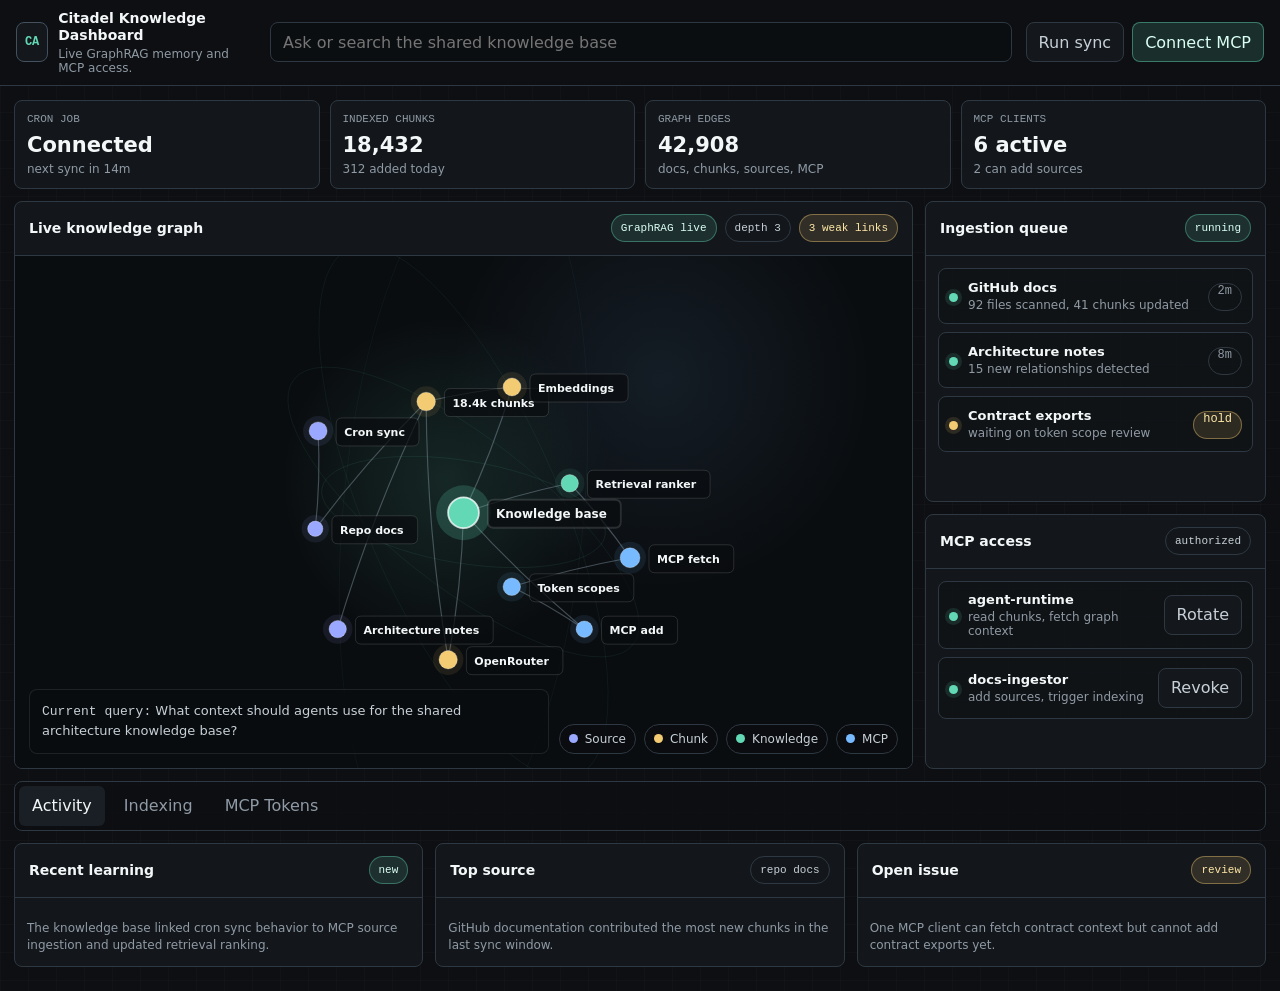
==== docs/mesh-design-lab.html @ 93359993 "docs: capture knowledge dashboard direction" ====
<!doctype html>
<html lang="en">
  <head>
    <meta charset="utf-8" />
    <meta name="viewport" content="width=device-width, initial-scale=1" />
    <title>Citadel Knowledge Dashboard</title>
    <style>
      :root {
        color-scheme: dark;
        --bg: #0d0f12;
        --surface: #14181d;
        --surface-2: #191f25;
        --surface-3: #202730;
        --line: #2e3842;
        --line-strong: #43515f;
        --text: #f4f7f8;
        --soft: #c7d0d7;
        --muted: #8f9aa5;
        --accent: #63d8b5;
        --accent-soft: rgba(99, 216, 181, 0.13);
        --blue: #78baff;
        --blue-soft: rgba(120, 186, 255, 0.13);
        --amber: #f3cb72;
        --amber-soft: rgba(243, 203, 114, 0.13);
        --red: #ff8580;
        --red-soft: rgba(255, 133, 128, 0.13);
        --focus: #a5ecda;
        --radius: 8px;
        --mono: "SFMono-Regular", Consolas, "Liberation Mono", Menlo, monospace;
        --sans: Inter, ui-sans-serif, system-ui, -apple-system, BlinkMacSystemFont, "Segoe UI", sans-serif;
      }

      * {
        box-sizing: border-box;
      }

      html,
      body {
        margin: 0;
        min-height: 100%;
        background: var(--bg);
        color: var(--text);
        font-family: var(--sans);
        letter-spacing: 0;
      }

      body {
        min-width: 320px;
      }

      button,
      input,
      select {
        font: inherit;
      }

      button,
      input,
      select,
      a {
        outline: none;
      }

      button:focus-visible,
      input:focus-visible,
      select:focus-visible,
      a:focus-visible {
        outline: 2px solid var(--focus);
        outline-offset: 2px;
      }

      button {
        border: 0;
        cursor: pointer;
      }

      .app {
        min-height: 100vh;
        background:
          linear-gradient(rgba(255, 255, 255, 0.016) 1px, transparent 1px),
          linear-gradient(90deg, rgba(255, 255, 255, 0.016) 1px, transparent 1px),
          var(--bg);
        background-size: 28px 28px;
      }

      .topbar {
        min-height: 62px;
        display: grid;
        grid-template-columns: 240px minmax(240px, 1fr) auto;
        gap: 14px;
        align-items: center;
        padding: 10px 16px;
        border-bottom: 1px solid var(--line);
        background: rgba(13, 15, 18, 0.96);
      }

      .brand {
        min-width: 0;
        display: flex;
        align-items: center;
        gap: 10px;
      }

      .mark {
        width: 40px;
        height: 40px;
        display: grid;
        place-items: center;
        border: 1px solid var(--line-strong);
        border-radius: var(--radius);
        background: var(--surface);
        color: var(--accent);
        font-family: var(--mono);
        font-size: 12px;
        font-weight: 800;
      }

      .brand h1 {
        margin: 0;
        font-size: 14px;
        line-height: 1.2;
      }

      .brand p {
        margin: 3px 0 0;
        color: var(--muted);
        font-size: 12px;
      }

      .search {
        min-height: 40px;
        width: 100%;
        border: 1px solid var(--line);
        border-radius: var(--radius);
        padding: 0 12px;
        background: #0b0e11;
        color: var(--text);
      }

      .actions {
        display: flex;
        gap: 8px;
        justify-content: flex-end;
      }

      .btn {
        min-height: 40px;
        display: inline-flex;
        align-items: center;
        justify-content: center;
        gap: 8px;
        border: 1px solid var(--line);
        border-radius: var(--radius);
        padding: 0 12px;
        background: var(--surface);
        color: var(--soft);
        transition:
          background-color 120ms ease-out,
          border-color 120ms ease-out,
          transform 80ms ease-out;
      }

      .btn:hover {
        border-color: var(--line-strong);
        background: var(--surface-2);
      }

      .btn:active {
        transform: translateY(1px);
      }

      .btn.primary {
        border-color: rgba(99, 216, 181, 0.45);
        background: rgba(99, 216, 181, 0.16);
        color: #dcfff5;
      }

      .layout {
        width: min(1380px, calc(100vw - 28px));
        margin: 0 auto;
        padding: 14px 0 24px;
      }

      .status-grid {
        display: grid;
        grid-template-columns: repeat(4, minmax(0, 1fr));
        gap: 10px;
        margin-bottom: 12px;
      }

      .stat,
      .panel {
        border: 1px solid var(--line);
        border-radius: var(--radius);
        background: rgba(20, 24, 29, 0.88);
      }

      .stat {
        min-height: 86px;
        padding: 12px;
      }

      .label {
        display: block;
        margin-bottom: 8px;
        color: var(--muted);
        font-family: var(--mono);
        font-size: 11px;
        text-transform: uppercase;
      }

      .value {
        display: block;
        color: var(--text);
        font-size: 21px;
        font-weight: 780;
      }

      .subvalue {
        display: block;
        margin-top: 5px;
        color: var(--muted);
        font-size: 12px;
      }

      .dot {
        width: 9px;
        height: 9px;
        display: inline-block;
        border-radius: 999px;
        background: var(--accent);
        box-shadow: 0 0 0 4px rgba(99, 216, 181, 0.12);
      }

      .dot.warn {
        background: var(--amber);
        box-shadow: 0 0 0 4px rgba(243, 203, 114, 0.12);
      }

      .dashboard {
        display: grid;
        grid-template-columns: minmax(0, 1.45fr) minmax(320px, 0.55fr);
        gap: 12px;
      }

      .panel-head {
        min-height: 54px;
        display: flex;
        align-items: center;
        justify-content: space-between;
        gap: 12px;
        padding: 12px 14px;
        border-bottom: 1px solid var(--line);
      }

      .panel-head h2,
      .panel-head h3 {
        margin: 0;
        font-size: 14px;
      }

      .pill-row {
        display: flex;
        flex-wrap: wrap;
        gap: 8px;
        justify-content: flex-end;
      }

      .pill {
        display: inline-flex;
        min-height: 28px;
        align-items: center;
        justify-content: center;
        border: 1px solid var(--line);
        border-radius: 999px;
        padding: 0 9px;
        color: var(--soft);
        font-family: var(--mono);
        font-size: 11px;
        white-space: nowrap;
      }

      .pill.good {
        border-color: rgba(99, 216, 181, 0.4);
        background: var(--accent-soft);
        color: #dcfff5;
      }

      .pill.warn {
        border-color: rgba(243, 203, 114, 0.42);
        background: var(--amber-soft);
        color: #ffe8a7;
      }

      .graph-panel {
        min-height: 566px;
        overflow: hidden;
      }

      .graph-body {
        position: relative;
        min-height: 512px;
        background:
          radial-gradient(circle at 48% 44%, rgba(99, 216, 181, 0.13), transparent 30%),
          radial-gradient(circle at 72% 24%, rgba(120, 186, 255, 0.09), transparent 28%),
          #0a0d10;
      }

      .graph-canvas {
        position: absolute;
        inset: 0;
        width: 100%;
        height: 100%;
      }

      .graph-overlay {
        position: absolute;
        left: 14px;
        right: 14px;
        bottom: 14px;
        display: grid;
        grid-template-columns: minmax(0, 1fr) auto;
        gap: 10px;
        align-items: end;
        pointer-events: none;
      }

      .query-card {
        max-width: 560px;
        border: 1px solid rgba(255, 255, 255, 0.09);
        border-radius: var(--radius);
        padding: 12px;
        background: rgba(10, 13, 16, 0.78);
        backdrop-filter: blur(12px);
      }

      .query-card p {
        margin: 0;
        color: var(--soft);
        font-size: 13px;
        line-height: 1.45;
      }

      .mono {
        font-family: var(--mono);
      }

      .legend {
        display: flex;
        flex-wrap: wrap;
        gap: 8px;
        justify-content: flex-end;
      }

      .legend-item {
        min-height: 30px;
        display: inline-flex;
        align-items: center;
        gap: 7px;
        border: 1px solid var(--line);
        border-radius: 999px;
        padding: 0 9px;
        background: rgba(10, 13, 16, 0.74);
        color: var(--soft);
        font-size: 12px;
      }

      .legend-dot {
        width: 9px;
        height: 9px;
        border-radius: 999px;
        background: var(--accent);
      }

      .legend-dot.source {
        background: #9ba8ff;
      }

      .legend-dot.chunk {
        background: var(--amber);
      }

      .legend-dot.mcp {
        background: var(--blue);
      }

      .side-stack {
        display: grid;
        gap: 12px;
      }

      .panel-body {
        padding: 12px;
      }

      .list {
        display: grid;
        gap: 8px;
        margin: 0;
        padding: 0;
        list-style: none;
      }

      .row {
        min-height: 56px;
        display: grid;
        grid-template-columns: auto minmax(0, 1fr) auto;
        gap: 10px;
        align-items: center;
        border: 1px solid var(--line);
        border-radius: var(--radius);
        padding: 10px;
        background: rgba(13, 15, 18, 0.48);
      }

      .row strong {
        display: block;
        color: var(--text);
        font-size: 13px;
      }

      .row span {
        display: block;
        margin-top: 3px;
        color: var(--muted);
        font-size: 12px;
      }

      .tabs {
        display: flex;
        gap: 6px;
        margin: 12px 0;
        padding: 4px;
        overflow-x: auto;
        border: 1px solid var(--line);
        border-radius: var(--radius);
        background: rgba(13, 15, 18, 0.84);
      }

      .tab {
        min-height: 40px;
        flex: 0 0 auto;
        border-radius: 6px;
        padding: 0 13px;
        background: transparent;
        color: var(--muted);
      }

      .tab:hover,
      .tab[aria-selected="true"] {
        background: var(--surface-2);
        color: var(--text);
      }

      .view[hidden] {
        display: none;
      }

      .bottom-grid {
        display: grid;
        grid-template-columns: repeat(3, minmax(0, 1fr));
        gap: 12px;
      }

      .form-row {
        display: grid;
        grid-template-columns: minmax(0, 1fr) minmax(0, 1fr) auto;
        gap: 10px;
        align-items: end;
      }

      .field label {
        display: block;
        margin-bottom: 6px;
        color: var(--muted);
        font-size: 12px;
      }

      .field input,
      .field select {
        width: 100%;
        min-height: 42px;
        border: 1px solid var(--line);
        border-radius: var(--radius);
        padding: 0 11px;
        background: #0b0e11;
        color: var(--text);
      }

      .note {
        margin: 10px 0 0;
        color: var(--muted);
        font-size: 12px;
        line-height: 1.45;
      }

      @media (prefers-reduced-motion: reduce) {
        *,
        *::before,
        *::after {
          transition-duration: 0.001ms !important;
          animation-duration: 0.001ms !important;
          scroll-behavior: auto !important;
        }
      }

      @media (max-width: 1100px) {
        .topbar,
        .dashboard,
        .bottom-grid,
        .form-row {
          grid-template-columns: 1fr;
        }

        .actions {
          justify-content: stretch;
        }

        .actions .btn {
          flex: 1;
        }

        .status-grid {
          grid-template-columns: repeat(2, minmax(0, 1fr));
        }
      }

      @media (max-width: 640px) {
        .layout {
          width: min(100vw - 24px, 1380px);
          padding-top: 12px;
        }

        .status-grid,
        .row,
        .graph-overlay {
          grid-template-columns: 1fr;
        }

        .graph-panel {
          min-height: 480px;
        }

        .graph-body {
          min-height: 424px;
        }

        .panel-head {
          align-items: flex-start;
          flex-direction: column;
        }

        .pill-row,
        .legend {
          justify-content: flex-start;
        }
      }
    </style>
  </head>
  <body>
    <div class="app">
      <header class="topbar">
        <div class="brand">
          <div class="mark" aria-hidden="true">CA</div>
          <div>
            <h1>Citadel Knowledge Dashboard</h1>
            <p>Live GraphRAG memory and MCP access.</p>
          </div>
        </div>
        <input class="search" type="search" autocomplete="off" placeholder="Ask or search the shared knowledge base" aria-label="Search knowledge base" />
        <div class="actions">
          <button class="btn" type="button">Run sync</button>
          <button class="btn primary" type="button">Connect MCP</button>
        </div>
      </header>

      <main class="layout">
        <section class="status-grid" aria-label="Dashboard status">
          <article class="stat">
            <span class="label">Cron job</span>
            <span class="value">Connected</span>
            <span class="subvalue">next sync in 14m</span>
          </article>
          <article class="stat">
            <span class="label">Indexed chunks</span>
            <span class="value">18,432</span>
            <span class="subvalue">312 added today</span>
          </article>
          <article class="stat">
            <span class="label">Graph edges</span>
            <span class="value">42,908</span>
            <span class="subvalue">docs, chunks, sources, MCP</span>
          </article>
          <article class="stat">
            <span class="label">MCP clients</span>
            <span class="value">6 active</span>
            <span class="subvalue">2 can add sources</span>
          </article>
        </section>

        <section class="dashboard">
          <section class="panel graph-panel" aria-labelledby="graph-title">
            <div class="panel-head">
              <h2 id="graph-title">Live knowledge graph</h2>
              <div class="pill-row">
                <span class="pill good">GraphRAG live</span>
                <span class="pill">depth 3</span>
                <span class="pill warn">3 weak links</span>
              </div>
            </div>
            <div class="graph-body">
              <canvas class="graph-canvas" id="graphCanvas" aria-label="Live GraphRAG graph with sources, chunks, knowledge base, and MCP clients" role="img"></canvas>
              <div class="graph-overlay">
                <div class="query-card">
                  <p><span class="mono">Current query:</span> What context should agents use for the shared architecture knowledge base?</p>
                </div>
                <div class="legend" aria-label="Graph legend">
                  <span class="legend-item"><span class="legend-dot source"></span>Source</span>
                  <span class="legend-item"><span class="legend-dot chunk"></span>Chunk</span>
                  <span class="legend-item"><span class="legend-dot"></span>Knowledge</span>
                  <span class="legend-item"><span class="legend-dot mcp"></span>MCP</span>
                </div>
              </div>
            </div>
          </section>

          <div class="side-stack">
            <section class="panel">
              <div class="panel-head">
                <h3>Ingestion queue</h3>
                <span class="pill good">running</span>
              </div>
              <div class="panel-body">
                <ul class="list">
                  <li class="row">
                    <span class="dot"></span>
                    <div><strong>GitHub docs</strong><span>92 files scanned, 41 chunks updated</span></div>
                    <span class="pill">2m</span>
                  </li>
                  <li class="row">
                    <span class="dot"></span>
                    <div><strong>Architecture notes</strong><span>15 new relationships detected</span></div>
                    <span class="pill">8m</span>
                  </li>
                  <li class="row">
                    <span class="dot warn"></span>
                    <div><strong>Contract exports</strong><span>waiting on token scope review</span></div>
                    <span class="pill warn">hold</span>
                  </li>
                </ul>
              </div>
            </section>

            <section class="panel">
              <div class="panel-head">
                <h3>MCP access</h3>
                <span class="pill">authorized</span>
              </div>
              <div class="panel-body">
                <ul class="list">
                  <li class="row">
                    <span class="dot"></span>
                    <div><strong>agent-runtime</strong><span>read chunks, fetch graph context</span></div>
                    <button class="btn" type="button">Rotate</button>
                  </li>
                  <li class="row">
                    <span class="dot"></span>
                    <div><strong>docs-ingestor</strong><span>add sources, trigger indexing</span></div>
                    <button class="btn" type="button">Revoke</button>
                  </li>
                </ul>
              </div>
            </section>
          </div>
        </section>

        <nav class="tabs" role="tablist" aria-label="Dashboard details">
          <button class="tab" type="button" role="tab" aria-selected="true" aria-controls="activity" data-tab="activity">Activity</button>
          <button class="tab" type="button" role="tab" aria-selected="false" aria-controls="indexing" data-tab="indexing">Indexing</button>
          <button class="tab" type="button" role="tab" aria-selected="false" aria-controls="mcp" data-tab="mcp">MCP Tokens</button>
        </nav>

        <section class="view" id="activity" role="tabpanel">
          <div class="bottom-grid">
            <article class="panel">
              <div class="panel-head"><h3>Recent learning</h3><span class="pill good">new</span></div>
              <div class="panel-body">
                <p class="note">The knowledge base linked cron sync behavior to MCP source ingestion and updated retrieval ranking.</p>
              </div>
            </article>
            <article class="panel">
              <div class="panel-head"><h3>Top source</h3><span class="pill">repo docs</span></div>
              <div class="panel-body">
                <p class="note">GitHub documentation contributed the most new chunks in the last sync window.</p>
              </div>
            </article>
            <article class="panel">
              <div class="panel-head"><h3>Open issue</h3><span class="pill warn">review</span></div>
              <div class="panel-body">
                <p class="note">One MCP client can fetch contract context but cannot add contract exports yet.</p>
              </div>
            </article>
          </div>
        </section>

        <section class="view" id="indexing" role="tabpanel" hidden>
          <section class="panel">
            <div class="panel-head"><h3>Indexing pipeline</h3><span class="pill good">healthy</span></div>
            <div class="panel-body">
              <ul class="list">
                <li class="row"><span class="dot"></span><div><strong>Pull raw data</strong><span>Cron fetches docs, repos, notes, and architecture records.</span></div><span class="pill">cron</span></li>
                <li class="row"><span class="dot"></span><div><strong>Chunk by meaning</strong><span>Semantic boundaries keep retrieval concise and useful.</span></div><span class="pill">18,432</span></li>
                <li class="row"><span class="dot"></span><div><strong>Embed and link</strong><span>Chunks become graph nodes with source, topic, and relationship edges.</span></div><span class="pill">42,908</span></li>
                <li class="row"><span class="dot"></span><div><strong>Optimize answers</strong><span>Retrieval returns ranked context for any authorized MCP client.</span></div><span class="pill good">live</span></li>
              </ul>
            </div>
          </section>
        </section>

        <section class="view" id="mcp" role="tabpanel" hidden>
          <section class="panel">
            <div class="panel-head"><h3>Issue MCP access</h3><span class="pill">token gated</span></div>
            <div class="panel-body">
              <div class="form-row">
                <div class="field">
                  <label for="client-name">Client name</label>
                  <input id="client-name" type="text" autocomplete="organization" placeholder="agent-runtime" />
                </div>
                <div class="field">
                  <label for="scope">Scope</label>
                  <select id="scope">
                    <option>Read knowledge graph</option>
                    <option>Read and add sources</option>
                    <option>Admin authorization</option>
                  </select>
                </div>
                <button class="btn primary" type="button">Issue token</button>
              </div>
              <p class="note">Token secrets should only be generated server-side. This dashboard shows scope, expiration, rotation, and revocation status.</p>
            </div>
          </section>
        </section>
      </main>
    </div>

    <script>
      const tabs = Array.from(document.querySelectorAll("[data-tab]"));
      const panels = Array.from(document.querySelectorAll("[role='tabpanel']"));
      const canvas = document.querySelector("#graphCanvas");
      const reducedMotion = window.matchMedia("(prefers-reduced-motion: reduce)").matches;

      const nodes = [
        { id: "kb", label: "Knowledge base", kind: "knowledge", x: 0, y: 0, z: 0, size: 22 },
        { id: "cron", label: "Cron sync", kind: "source", x: -0.78, y: -0.42, z: 0.1, size: 13 },
        { id: "repo", label: "Repo docs", kind: "source", x: -0.92, y: 0.12, z: -0.22, size: 12 },
        { id: "notes", label: "Architecture notes", kind: "source", x: -0.62, y: 0.62, z: 0.24, size: 12 },
        { id: "chunks", label: "18.4k chunks", kind: "chunk", x: -0.24, y: -0.62, z: -0.16, size: 14 },
        { id: "embed", label: "Embeddings", kind: "chunk", x: 0.28, y: -0.64, z: 0.2, size: 12 },
        { id: "rank", label: "Retrieval ranker", kind: "knowledge", x: 0.56, y: -0.18, z: -0.26, size: 13 },
        { id: "mcpRead", label: "MCP fetch", kind: "mcp", x: 0.86, y: 0.2, z: 0.18, size: 13 },
        { id: "mcpAdd", label: "MCP add", kind: "mcp", x: 0.64, y: 0.62, z: -0.18, size: 12 },
        { id: "openrouter", label: "OpenRouter", kind: "chunk", x: -0.02, y: 0.72, z: 0.34, size: 12 },
        { id: "auth", label: "Token scopes", kind: "mcp", x: 0.3, y: 0.34, z: 0.42, size: 11 },
      ];

      const edges = [
        ["cron", "repo"],
        ["repo", "chunks"],
        ["notes", "chunks"],
        ["openrouter", "chunks"],
        ["chunks", "embed"],
        ["embed", "kb"],
        ["kb", "rank"],
        ["rank", "mcpRead"],
        ["mcpAdd", "kb"],
        ["auth", "mcpRead"],
        ["auth", "mcpAdd"],
        ["kb", "openrouter"],
      ];

      const colors = {
        source: "#9ba8ff",
        chunk: "#f3cb72",
        knowledge: "#63d8b5",
        mcp: "#78baff",
      };

      let projected = [];

      function activateTab(name) {
        tabs.forEach((tab) => tab.setAttribute("aria-selected", String(tab.dataset.tab === name)));
        panels.forEach((panel) => {
          panel.hidden = panel.id !== name;
        });
      }

      tabs.forEach((tab) => {
        tab.addEventListener("click", () => activateTab(tab.dataset.tab));
        tab.addEventListener("keydown", (event) => {
          if (!["ArrowLeft", "ArrowRight"].includes(event.key)) return;
          event.preventDefault();
          const index = tabs.indexOf(tab);
          const nextIndex = event.key === "ArrowRight" ? (index + 1) % tabs.length : (index - 1 + tabs.length) % tabs.length;
          tabs[nextIndex].focus();
          activateTab(tabs[nextIndex].dataset.tab);
        });
      });

      function resizeCanvas() {
        const ratio = Math.max(1, Math.min(2, window.devicePixelRatio || 1));
        const rect = canvas.getBoundingClientRect();
        canvas.width = Math.max(1, Math.round(rect.width * ratio));
        canvas.height = Math.max(1, Math.round(rect.height * ratio));
        const ctx = canvas.getContext("2d");
        ctx.setTransform(ratio, 0, 0, ratio, 0, 0);
        return { ctx, width: rect.width, height: rect.height };
      }

      function project(node, angle, width, height) {
        const scale = Math.min(width, height) * 0.52;
        const cos = Math.cos(angle);
        const sin = Math.sin(angle);
        const x = node.x * cos - node.z * sin;
        const z = node.x * sin + node.z * cos;
        const y = node.y + Math.sin(angle * 0.8 + node.x) * 0.03;
        const perspective = 1.12 / (1.6 - z * 0.42);
        return {
          node,
          x: width / 2 + x * scale * perspective,
          y: height / 2 + y * scale * perspective,
          z,
          radius: node.size * perspective,
        };
      }

      function roundRect(ctx, x, y, width, height, radius) {
        ctx.beginPath();
        ctx.moveTo(x + radius, y);
        ctx.lineTo(x + width - radius, y);
        ctx.quadraticCurveTo(x + width, y, x + width, y + radius);
        ctx.lineTo(x + width, y + height - radius);
        ctx.quadraticCurveTo(x + width, y + height, x + width - radius, y + height);
        ctx.lineTo(x + radius, y + height);
        ctx.quadraticCurveTo(x, y + height, x, y + height - radius);
        ctx.lineTo(x, y + radius);
        ctx.quadraticCurveTo(x, y, x + radius, y);
      }

      function draw(time) {
        if (!canvas) return;
        const { ctx, width, height } = resizeCanvas();
        const angle = reducedMotion ? 0.55 : time * 0.00012;
        projected = nodes.map((node) => project(node, angle, width, height));
        const byId = new Map(projected.map((point) => [point.node.id, point]));

        ctx.clearRect(0, 0, width, height);

        ctx.save();
        ctx.translate(width / 2, height / 2);
        for (let i = 0; i < 4; i += 1) {
          ctx.beginPath();
          ctx.ellipse(0, 0, width * (0.16 + i * 0.08), height * (0.1 + i * 0.045), angle + i * 0.5, 0, Math.PI * 2);
          ctx.strokeStyle = `rgba(99,216,181,${0.09 - i * 0.014})`;
          ctx.lineWidth = 1;
          ctx.stroke();
        }
        ctx.restore();

        edges.forEach(([from, to]) => {
          const a = byId.get(from);
          const b = byId.get(to);
          ctx.beginPath();
          ctx.moveTo(a.x, a.y);
          ctx.quadraticCurveTo((a.x + b.x) / 2 + (b.y - a.y) * 0.04, (a.y + b.y) / 2 + (a.x - b.x) * 0.03, b.x, b.y);
          ctx.strokeStyle = "rgba(150,170,185,0.4)";
          ctx.lineWidth = 1.15;
          ctx.stroke();
        });

        projected
          .slice()
          .sort((a, b) => a.z - b.z)
          .forEach((point) => {
            const { node } = point;
            const color = colors[node.kind];
            const core = node.id === "kb";
            ctx.beginPath();
            ctx.arc(point.x, point.y, point.radius + (core ? 12 : 6), 0, Math.PI * 2);
            ctx.fillStyle = core ? `${color}32` : `${color}18`;
            ctx.fill();

            ctx.beginPath();
            ctx.arc(point.x, point.y, point.radius, 0, Math.PI * 2);
            ctx.fillStyle = color;
            ctx.fill();

            ctx.strokeStyle = core ? "rgba(255,255,255,0.76)" : "rgba(255,255,255,0.26)";
            ctx.lineWidth = core ? 1.8 : 1;
            ctx.stroke();

            const label = node.label;
            ctx.font = core ? "700 12px Inter, system-ui, sans-serif" : "600 11px Inter, system-ui, sans-serif";
            const labelWidth = Math.min(190, ctx.measureText(label).width + 22);
            const x = point.x + point.radius + 9;
            const y = point.y - 13;
            ctx.fillStyle = "rgba(10,13,16,0.72)";
            ctx.strokeStyle = "rgba(255,255,255,0.13)";
            roundRect(ctx, x, y, labelWidth, 28, 6);
            ctx.fill();
            ctx.stroke();
            ctx.fillStyle = "#f4f7f8";
            ctx.fillText(label, x + 8, y + 18);
          });

        if (!reducedMotion) requestAnimationFrame(draw);
      }

      window.addEventListener("resize", () => draw(performance.now()));
      requestAnimationFrame(draw);
    </script>
  </body>
</html>
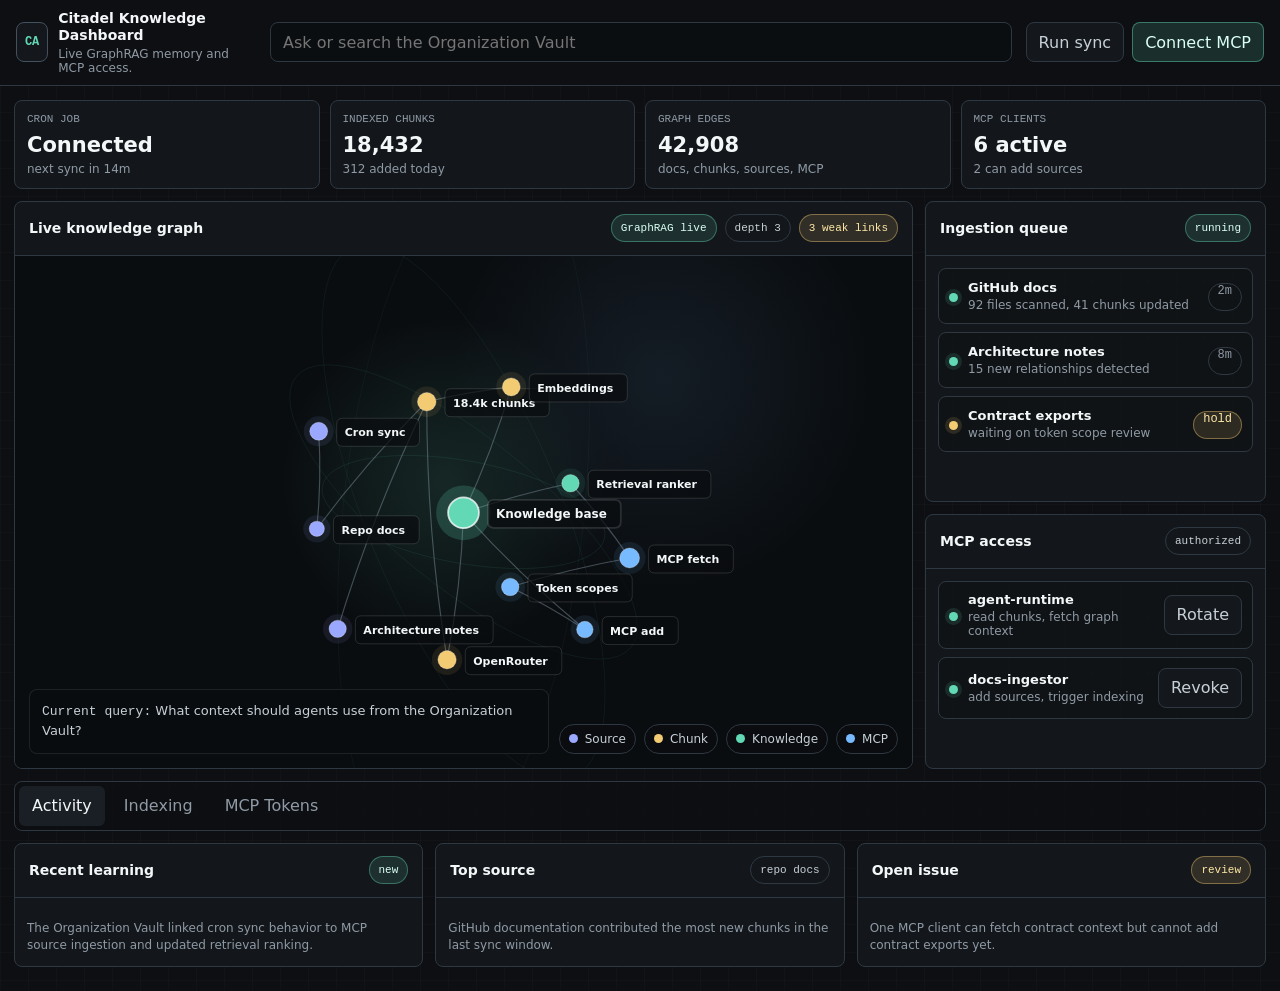
==== commit f4e7e99b: "Align Organization Vault runtime labels" ====
--- a/docs/mesh-design-lab.html
+++ b/docs/mesh-design-lab.html
@@ -567,7 +567,7 @@
             <p>Live GraphRAG memory and MCP access.</p>
           </div>
         </div>
-        <input class="search" type="search" autocomplete="off" placeholder="Ask or search the shared knowledge base" aria-label="Search knowledge base" />
+        <input class="search" type="search" autocomplete="off" placeholder="Ask or search the Organization Vault" aria-label="Search Organization Vault" />
         <div class="actions">
           <button class="btn" type="button">Run sync</button>
           <button class="btn primary" type="button">Connect MCP</button>
@@ -609,10 +609,10 @@
               </div>
             </div>
             <div class="graph-body">
-              <canvas class="graph-canvas" id="graphCanvas" aria-label="Live GraphRAG graph with sources, chunks, knowledge base, and MCP clients" role="img"></canvas>
+              <canvas class="graph-canvas" id="graphCanvas" aria-label="Live GraphRAG graph with sources, chunks, Organization Vault, and MCP clients" role="img"></canvas>
               <div class="graph-overlay">
                 <div class="query-card">
-                  <p><span class="mono">Current query:</span> What context should agents use for the shared architecture knowledge base?</p>
+                  <p><span class="mono">Current query:</span> What context should agents use from the Organization Vault?</p>
                 </div>
                 <div class="legend" aria-label="Graph legend">
                   <span class="legend-item"><span class="legend-dot source"></span>Source</span>
@@ -685,7 +685,7 @@
             <article class="panel">
               <div class="panel-head"><h3>Recent learning</h3><span class="pill good">new</span></div>
               <div class="panel-body">
-                <p class="note">The knowledge base linked cron sync behavior to MCP source ingestion and updated retrieval ranking.</p>
+                <p class="note">The Organization Vault linked cron sync behavior to MCP source ingestion and updated retrieval ranking.</p>
               </div>
             </article>
             <article class="panel">
